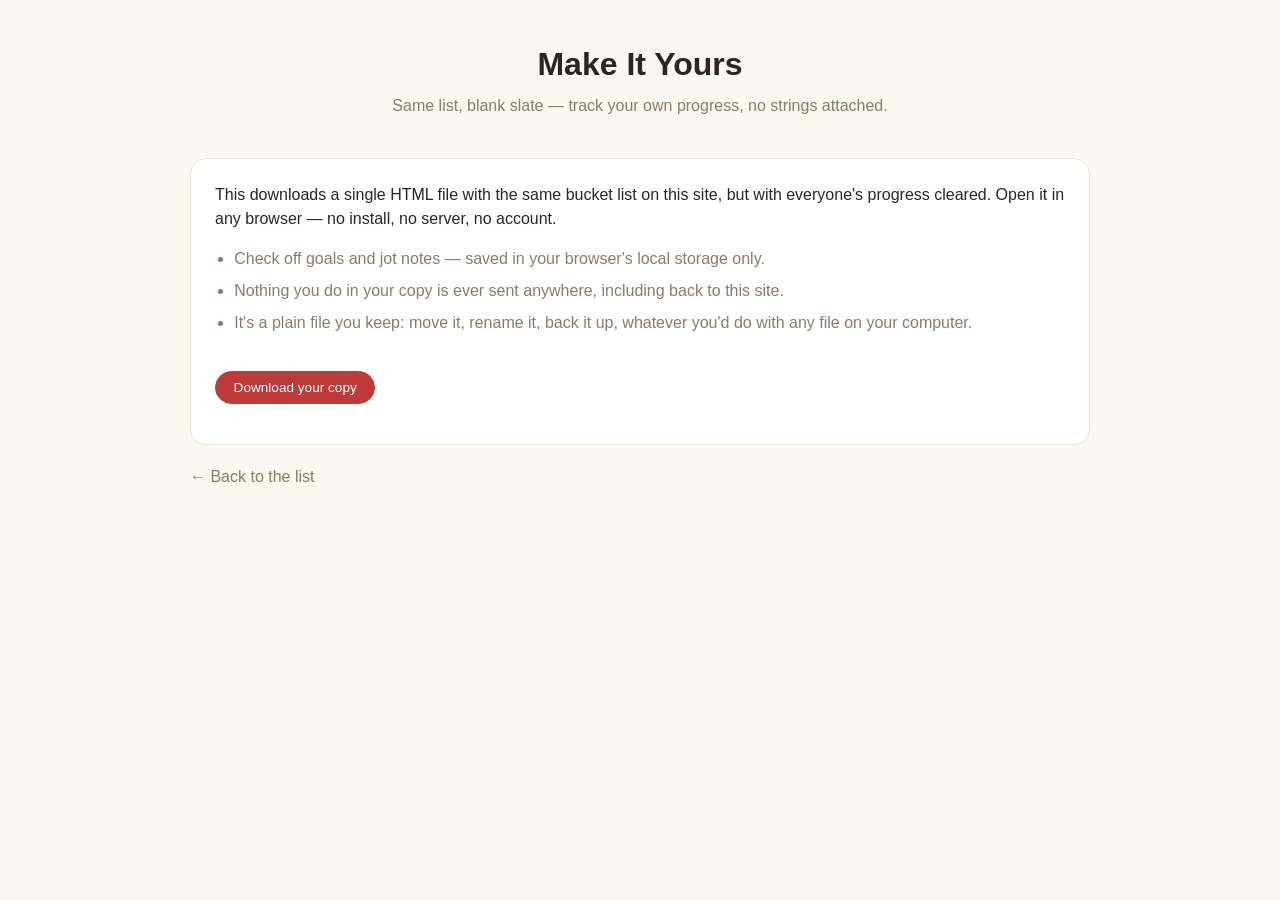
==== make-it-yours.html @ fa9e97b5 "Created a local ver of the list so that others can join and do the same. Added a CRUD feature for th" ====
<!DOCTYPE html>
<html lang="en">
<head>
  <meta charset="UTF-8">
  <meta name="viewport" content="width=device-width, initial-scale=1.0">
  <title>Make It Yours — Senior Year Bucket List</title>
  <link rel="stylesheet" href="style.css">
</head>
<body>
  <header class="page-header">
    <h1>Make It Yours</h1>
    <p class="subtitle">Same list, blank slate — track your own progress, no strings attached.</p>
  </header>

  <main>
    <section class="mit-card">
      <p>
        This downloads a single HTML file with the same bucket list on this
        site, but with everyone's progress cleared. Open it in any browser —
        no install, no server, no account.
      </p>
      <ul class="mit-points">
        <li>Check off goals and jot notes — saved in your browser's local
          storage only.</li>
        <li>Nothing you do in your copy is ever sent anywhere, including
          back to this site.</li>
        <li>It's a plain file you keep: move it, rename it, back it up,
          whatever you'd do with any file on your computer.</li>
      </ul>
      <button type="button" id="downloadBtn" class="download-btn">
        Download your copy
      </button>
      <p class="mit-status" id="mitStatus" aria-live="polite"></p>
    </section>

    <p class="mit-back"><a href="index.html">&larr; Back to the list</a></p>
  </main>

  <script src="make-it-yours.js"></script>
</body>
</html>
---- style.css ----
:root {
  --color-bg: #FBF7F1;
  --color-text: #2B2620;
  --color-accent: #BF3A3A;
  --color-accent-2: #DC9E41;
  --color-card-bg: #FFFFFF;
  --color-border: #EDE4D6;
  --color-muted: #8A7C68;

  /* goal category color coding, kept separate from the core palette */
  --color-cat-clubs-involvements: #4C8C86;
  --color-cat-academic: #6B8F71;
  --color-cat-volunteering: #8A6FA3;
  --color-cat-seasonal: #C77B3C;
  --color-cat-city: #7C8CA6;
}

* {
  box-sizing: border-box;
}

body {
  margin: 0;
  padding: 0 1.5rem 3rem;
  background: var(--color-bg);
  color: var(--color-text);
  font-family: -apple-system, BlinkMacSystemFont, "Segoe UI", Roboto, sans-serif;
  line-height: 1.5;
}

.page-header {
  max-width: 900px;
  margin: 0 auto;
  padding: 2.5rem 0 1.5rem;
  text-align: center;
}

.page-header h1 {
  margin: 0 0 0.4rem;
  font-size: 2rem;
}

.subtitle {
  margin: 0 0 1rem;
  color: var(--color-muted);
}

.header-actions {
  display: flex;
  justify-content: center;
  gap: 0.6rem;
  flex-wrap: wrap;
}

.print-btn {
  display: inline-block;
  padding: 0.45rem 1.1rem;
  border-radius: 20px;
  border: 1px solid var(--color-border);
  background: var(--color-card-bg);
  color: var(--color-text);
  font-size: 0.85rem;
  cursor: pointer;
  font-family: inherit;
  text-decoration: none;
}

.print-btn:hover {
  border-color: var(--color-accent);
  color: var(--color-accent);
}

main {
  max-width: 900px;
  margin: 0 auto;
}

.todays-goal {
  background: var(--color-card-bg);
  border: 1px solid var(--color-border);
  border-left: 4px solid var(--color-accent-2);
  border-radius: 16px;
  padding: 1.1rem 1.25rem;
  margin-bottom: 1rem;
  display: flex;
  flex-direction: column;
  gap: 0.4rem;
}

.todays-goal-badge {
  display: inline-block;
  align-self: flex-start;
  padding: 0.2rem 0.75rem;
  border-radius: 20px;
  background: var(--color-accent-2);
  color: #fff;
  font-size: 0.72rem;
  font-weight: 700;
  text-transform: uppercase;
  letter-spacing: 0.04em;
}

.todays-goal h2 {
  margin: 0;
  font-size: 1.2rem;
}

.todays-goal h2 a {
  color: inherit;
  text-decoration: none;
  border-bottom: 1px dashed var(--color-accent-2);
}

.todays-goal h2 a:hover {
  color: var(--color-accent);
}

.todays-goal p {
  margin: 0;
  color: var(--color-muted);
  font-size: 0.9rem;
}

.progress {
  margin-bottom: 1rem;
}

.progress-track {
  width: 100%;
  height: 14px;
  background: var(--color-border);
  border-radius: 20px;
  overflow: hidden;
}

.progress-fill {
  height: 100%;
  width: 0%;
  background: var(--color-accent);
  border-radius: 20px;
  transition: width 0.25s ease;
}

.progress-label {
  margin: 0.5rem 0 0 0.25rem;
  font-size: 0.9rem;
  color: var(--color-muted);
}

.filters {
  display: flex;
  flex-wrap: wrap;
  gap: 1.5rem;
  padding: 1.25rem;
  background: var(--color-card-bg);
  border: 1px solid var(--color-border);
  border-radius: 16px;
  margin-bottom: 1rem;
}

.filter-group {
  border: none;
  margin: 0;
  padding: 0;
  display: flex;
  align-items: center;
  gap: 0.5rem;
  flex-wrap: wrap;
}

.filter-group legend {
  font-size: 0.8rem;
  font-weight: 600;
  color: var(--color-muted);
  text-transform: uppercase;
  letter-spacing: 0.03em;
  padding: 0;
  margin-right: 0.25rem;
}

.filter-pill {
  display: inline-flex;
  align-items: center;
  gap: 0.35rem;
  padding: 0.35rem 0.85rem;
  border: 1px solid var(--color-border);
  border-radius: 20px;
  font-size: 0.85rem;
  cursor: pointer;
  background: var(--color-bg);
  transition: background 0.15s ease, border-color 0.15s ease;
}

.filter-pill:has(input:checked) {
  background: var(--color-accent);
  border-color: var(--color-accent);
  color: #fff;
}

.filter-pill input {
  margin: 0;
  accent-color: var(--color-accent);
}

.result-count {
  color: var(--color-muted);
  font-size: 0.9rem;
  margin: 0 0 1rem 0.25rem;
}

.category-group {
  margin-bottom: 2rem;
}

.category-group:last-child {
  margin-bottom: 0;
}

.category-group-title {
  margin: 0 0 0.75rem;
  padding-bottom: 0.4rem;
  font-size: 1.15rem;
  border-bottom: 2px solid var(--color-border);
}

.category-group-title-clubs-involvements { border-bottom-color: var(--color-cat-clubs-involvements); }
.category-group-title-academic { border-bottom-color: var(--color-cat-academic); }
.category-group-title-volunteering { border-bottom-color: var(--color-cat-volunteering); }
.category-group-title-seasonal { border-bottom-color: var(--color-cat-seasonal); }
.category-group-title-city { border-bottom-color: var(--color-cat-city); }

.goal-list {
  list-style: none;
  margin: 0;
  padding: 0;
  display: grid;
  grid-template-columns: repeat(auto-fill, minmax(260px, 1fr));
  gap: 1rem;
}

.goal-card {
  background: var(--color-card-bg);
  border: 1px solid var(--color-border);
  border-radius: 16px;
  padding: 1.1rem;
  display: flex;
  flex-direction: column;
  gap: 0.6rem;
}

.goal-card h2 {
  margin: 0;
  font-size: 1.05rem;
  line-height: 1.35;
}

.goal-card h2 a {
  color: inherit;
  text-decoration: none;
  border-bottom: 1px dashed var(--color-accent);
}

.goal-card h2 a:hover {
  color: var(--color-accent);
}

.badges {
  display: flex;
  flex-wrap: wrap;
  gap: 0.4rem;
}

.badge {
  display: inline-block;
  padding: 0.2rem 0.7rem;
  border-radius: 20px;
  font-size: 0.72rem;
  font-weight: 600;
  color: #fff;
  text-transform: capitalize;
}

.badge-category-clubs-involvements {
  background: var(--color-cat-clubs-involvements);
}

.badge-category-academic {
  background: var(--color-cat-academic);
}

.badge-category-volunteering {
  background: var(--color-cat-volunteering);
}

.badge-category-seasonal {
  background: var(--color-cat-seasonal);
}

.badge-category-city {
  background: var(--color-cat-city);
}

.badge-effort {
  background: var(--color-muted);
}

.badge-status-not-started {
  background: var(--color-border);
  color: var(--color-muted);
}

.badge-status-in-progress {
  background: var(--color-accent-2);
}

.badge-status-done {
  background: var(--color-accent);
}

.goal-notes {
  margin: 0;
  color: var(--color-muted);
  font-size: 0.85rem;
}

.empty-state {
  text-align: center;
  color: var(--color-muted);
  padding: 2.5rem 1rem;
}

.print-checklist {
  display: none;
}

.campus-map {
  margin-top: 2.5rem;
}

.campus-map h2 {
  margin: 0 0 0.25rem;
  font-size: 1.3rem;
}

.map-hint {
  margin: 0 0 1rem;
  color: var(--color-muted);
  font-size: 0.85rem;
}

.map-container {
  position: relative;
  width: 100%;
  border: 1px solid var(--color-border);
  border-radius: 16px;
  overflow: hidden;
  cursor: crosshair;
  line-height: 0;
}

.map-container img {
  display: block;
  width: 100%;
  height: auto;
  user-select: none;
  -webkit-user-drag: none;
}

.map-pin {
  position: absolute;
  width: 30px;
  height: 30px;
  margin-left: -15px;
  margin-top: -30px;
  background: var(--color-text);
  border: 2px solid #fff;
  border-radius: 50% 50% 50% 0;
  transform: rotate(-45deg);
  cursor: pointer;
  box-shadow: 0 1px 3px rgba(0, 0, 0, 0.35);
}

.map-pin:hover {
  background: var(--color-accent);
}

.map-popover {
  position: absolute;
  z-index: 10;
  background: var(--color-card-bg);
  border: 1px solid var(--color-border);
  border-radius: 12px;
  padding: 0.85rem;
  min-width: 260px;
  max-width: 300px;
  box-shadow: 0 4px 16px rgba(43, 38, 32, 0.2);
  display: flex;
  flex-direction: column;
  gap: 0.6rem;
  font-size: 0.85rem;
  line-height: 1.4;
  cursor: default;
}

.map-popover h3 {
  margin: 0;
  font-size: 0.9rem;
}

.map-popover p {
  margin: 0;
  color: var(--color-text);
}

.map-popover label.field-label {
  display: flex;
  flex-direction: column;
  gap: 0.3rem;
  font-size: 0.75rem;
  font-weight: 600;
  color: var(--color-muted);
  text-transform: uppercase;
  letter-spacing: 0.03em;
}

.map-popover select,
.map-popover input[type="text"],
.map-popover textarea {
  padding: 0.4rem 0.5rem;
  border-radius: 8px;
  border: 1px solid var(--color-border);
  font-size: 0.85rem;
  font-family: inherit;
  color: var(--color-text);
  text-transform: none;
  font-weight: 400;
  letter-spacing: normal;
  resize: vertical;
}

.map-popover-tags {
  display: flex;
  flex-wrap: wrap;
  gap: 0.4rem;
}

.map-popover-tags label {
  display: inline-flex;
  align-items: center;
  gap: 0.3rem;
  padding: 0.25rem 0.6rem;
  border: 1px solid var(--color-border);
  border-radius: 20px;
  font-size: 0.75rem;
  cursor: pointer;
  text-transform: none;
  font-weight: 400;
  color: var(--color-text);
}

.map-popover-tags label:has(input:checked) {
  background: var(--color-muted);
  border-color: var(--color-muted);
  color: #fff;
}

.map-popover-tags input {
  margin: 0;
}

.place-tags {
  display: flex;
  flex-wrap: wrap;
  gap: 0.35rem;
}

.badge-tag {
  background: var(--color-muted);
}

.map-popover-actions {
  display: flex;
  justify-content: flex-end;
  gap: 0.5rem;
  flex-wrap: wrap;
}

.map-popover button {
  padding: 0.35rem 0.9rem;
  border-radius: 20px;
  border: 1px solid var(--color-border);
  background: var(--color-bg);
  font-size: 0.8rem;
  cursor: pointer;
  font-family: inherit;
}

.map-popover button.primary {
  background: var(--color-accent);
  border-color: var(--color-accent);
  color: #fff;
}

.map-popover button.primary:disabled {
  background: var(--color-border);
  border-color: var(--color-border);
  color: var(--color-muted);
  cursor: not-allowed;
}

.download-btn {
  margin-top: 1rem;
  padding: 0.5rem 1.1rem;
  border-radius: 20px;
  border: 1px solid var(--color-accent);
  background: var(--color-accent);
  color: #fff;
  font-size: 0.85rem;
  cursor: pointer;
  font-family: inherit;
}

.mit-card {
  background: var(--color-card-bg);
  border: 1px solid var(--color-border);
  border-radius: 16px;
  padding: 1.5rem;
}

.mit-card p {
  margin: 0 0 1rem;
}

.mit-points {
  margin: 0 0 1.25rem;
  padding-left: 1.2rem;
  color: var(--color-muted);
  display: flex;
  flex-direction: column;
  gap: 0.5rem;
}

.mit-status {
  margin: 0.75rem 0 0;
  color: var(--color-muted);
  font-size: 0.85rem;
}

.mit-back {
  margin-top: 1.25rem;
}

.mit-back a {
  color: var(--color-muted);
  text-decoration: none;
}

.mit-back a:hover {
  color: var(--color-accent);
}

@media print {
  body {
    background: #fff;
    color: #000;
    padding: 0;
  }

  .print-btn,
  .todays-goal,
  .progress,
  .filters,
  .result-count,
  .category-group,
  .campus-map {
    display: none !important;
  }

  .page-header {
    padding: 0 0 1rem;
    text-align: left;
  }

  .print-checklist {
    display: block;
  }

  .print-group {
    margin-top: 1.5rem;
  }

  .print-group:first-child {
    margin-top: 0;
  }

  .print-group-title {
    margin: 0 0 0.3rem;
    font-size: 0.75rem;
    font-weight: 700;
    text-transform: uppercase;
    letter-spacing: 0.06em;
    color: #555;
    border-bottom: 1px solid #999;
    padding-bottom: 0.25rem;
  }

  .print-group-list {
    list-style: none;
    margin: 0;
    padding: 0;
  }

  .goal-card {
    display: flex;
    align-items: baseline;
    gap: 0.5rem;
    background: transparent;
    border: none;
    border-bottom: 1px solid #ccc;
    border-radius: 0;
    padding: 0.4rem 0;
    break-inside: avoid;
  }

  .goal-card h2 {
    font-size: 1rem;
    font-weight: 400;
  }

  .goal-card h2::before {
    content: "\2610  ";
  }

  .goal-card[data-status="done"] h2::before {
    content: "\2611  ";
  }

  .goal-card .badges {
    display: none;
  }

  .goal-card .goal-notes {
    color: #555;
    font-size: 0.8rem;
  }

  .goal-card h2 a {
    color: inherit;
    text-decoration: underline;
  }
}
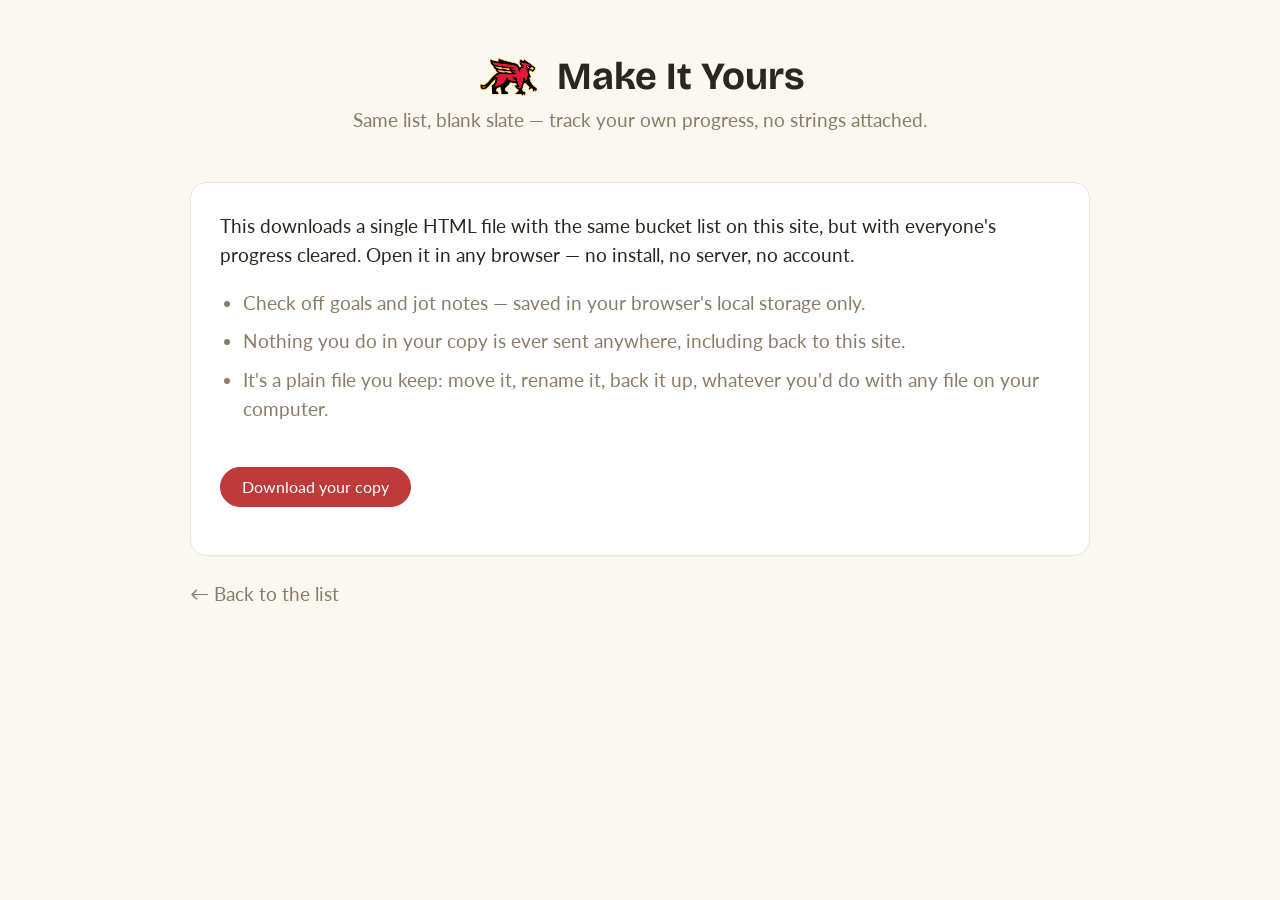
==== commit 1851908e: "Made it more personal/ and diary-like. Able to add images. Updated the HTML to match. Changed and ad" ====
--- a/make-it-yours.html
+++ b/make-it-yours.html
@@ -4,11 +4,18 @@
   <meta charset="UTF-8">
   <meta name="viewport" content="width=device-width, initial-scale=1.0">
   <title>Make It Yours — Senior Year Bucket List</title>
+  <link rel="icon" type="image/png" href="gryphon-logo.png">
+  <link rel="preconnect" href="https://fonts.googleapis.com">
+  <link rel="preconnect" href="https://fonts.gstatic.com" crossorigin>
+  <link href="https://fonts.googleapis.com/css2?family=Bricolage+Grotesque:opsz,wght@12..96,200..800&family=Lato:wght@400;700;900&display=swap" rel="stylesheet">
   <link rel="stylesheet" href="style.css">
 </head>
 <body>
   <header class="page-header">
-    <h1>Make It Yours</h1>
+    <div class="page-header-title">
+      <img src="gryphon-logo.png" alt="Gryphon logo" class="site-logo">
+      <h1>Make It Yours</h1>
+    </div>
     <p class="subtitle">Same list, blank slate — track your own progress, no strings attached.</p>
   </header>
 
--- a/style.css
+++ b/style.css
@@ -13,10 +13,17 @@
   --color-cat-volunteering: #8A6FA3;
   --color-cat-seasonal: #C77B3C;
   --color-cat-city: #7C8CA6;
+
+  --font-heading: 'Bricolage Grotesque', -apple-system, BlinkMacSystemFont, "Segoe UI", sans-serif;
+  --font-body: 'Lato', -apple-system, BlinkMacSystemFont, "Segoe UI", sans-serif;
 }
 
 * {
   box-sizing: border-box;
+}
+
+html {
+  font-size: 120%;
 }
 
 body {
@@ -24,8 +31,12 @@
   padding: 0 1.5rem 3rem;
   background: var(--color-bg);
   color: var(--color-text);
-  font-family: -apple-system, BlinkMacSystemFont, "Segoe UI", Roboto, sans-serif;
+  font-family: var(--font-body);
   line-height: 1.5;
+}
+
+h1, h2, h3 {
+  font-family: var(--font-heading);
 }
 
 .page-header {
@@ -35,9 +46,25 @@
   text-align: center;
 }
 
+.page-header-title {
+  display: flex;
+  align-items: center;
+  justify-content: center;
+  gap: 0.6rem;
+}
+
+.site-logo {
+  height: 2.6rem;
+  width: auto;
+}
+
 .page-header h1 {
   margin: 0 0 0.4rem;
   font-size: 2rem;
+}
+
+.page-header-title h1 {
+  margin: 0;
 }
 
 .subtitle {
@@ -239,13 +266,21 @@
 }
 
 .goal-card {
+  position: relative;
   background: var(--color-card-bg);
   border: 1px solid var(--color-border);
   border-radius: 16px;
   padding: 1.1rem;
+  padding-right: 2.4rem;
   display: flex;
   flex-direction: column;
   gap: 0.6rem;
+  cursor: pointer;
+  transition: border-color 0.15s ease;
+}
+
+.goal-card:hover {
+  border-color: var(--color-accent);
 }
 
 .goal-card h2 {
@@ -262,6 +297,50 @@
 
 .goal-card h2 a:hover {
   color: var(--color-accent);
+}
+
+.expand-indicator {
+  position: absolute;
+  top: 1.1rem;
+  right: 1.1rem;
+  color: var(--color-muted);
+  transition: transform 0.25s ease;
+}
+
+.goal-card.expanded .expand-indicator {
+  transform: rotate(180deg);
+}
+
+.goal-expand {
+  display: grid;
+  grid-template-rows: 0fr;
+  transition: grid-template-rows 0.3s ease;
+}
+
+.goal-card.expanded .goal-expand {
+  grid-template-rows: 1fr;
+}
+
+.goal-expand-inner {
+  overflow: hidden;
+  display: flex;
+  flex-direction: column;
+  gap: 0.6rem;
+}
+
+.goal-notes-empty {
+  margin: 0;
+  color: var(--color-muted);
+  font-size: 0.85rem;
+  font-style: italic;
+}
+
+.goal-image {
+  width: 100%;
+  max-height: 220px;
+  object-fit: cover;
+  border-radius: 10px;
+  display: block;
 }
 
 .badges {
@@ -611,9 +690,7 @@
   }
 
   .goal-card {
-    display: flex;
-    align-items: baseline;
-    gap: 0.5rem;
+    display: block;
     background: transparent;
     border: none;
     border-bottom: 1px solid #ccc;
@@ -625,6 +702,7 @@
   .goal-card h2 {
     font-size: 1rem;
     font-weight: 400;
+    margin: 0;
   }
 
   .goal-card h2::before {
@@ -635,13 +713,29 @@
     content: "\2611  ";
   }
 
-  .goal-card .badges {
+  .goal-card .badges,
+  .goal-card .expand-indicator {
     display: none;
   }
 
-  .goal-card .goal-notes {
+  .goal-card .goal-expand {
+    display: block;
+  }
+
+  .goal-card .goal-expand-inner {
+    overflow: visible;
+    margin: 0.2rem 0 0 1.3rem;
+  }
+
+  .goal-card .goal-notes,
+  .goal-card .goal-notes-empty {
     color: #555;
     font-size: 0.8rem;
+  }
+
+  .goal-card .goal-image {
+    max-width: 200px;
+    max-height: 150px;
   }
 
   .goal-card h2 a {
